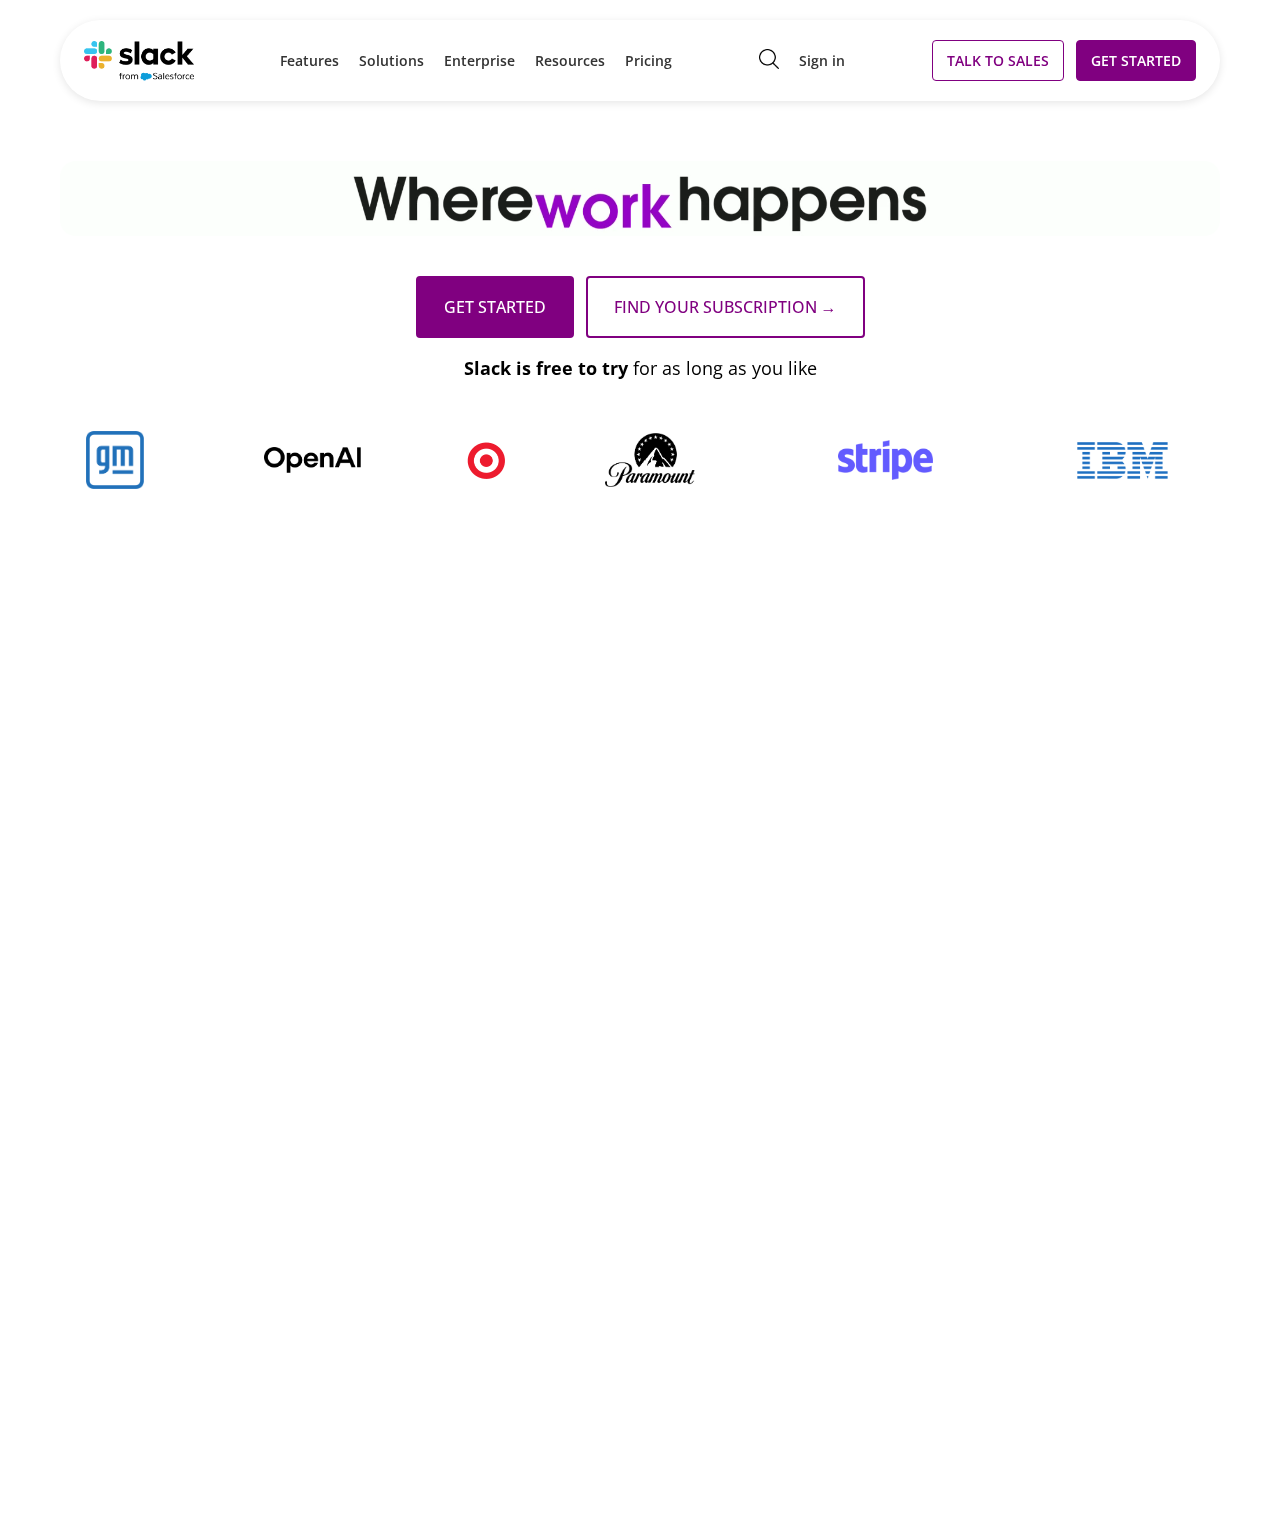
==== index.html @ 2ee23e9a "Add files via upload" ====
<!DOCTYPE html>
<html lang="en">
<head>
  <meta charset="UTF-8" />
  <meta name="viewport" content="width=device-width, initial-scale=1.0" />
  <title>Slack NavBar</title>
  <link href="https://fonts.googleapis.com/css2?family=Open+Sans:wght@400;500;700&display=swap" rel="stylesheet">
  <link rel="stylesheet" href="style.css">
</head>
<body>
 <div class="centered-container">
  <header>
    <nav>

      <div class="logo-section">
        <img src="slack-logo.png" alt="Slack Logo" />
      </div>

      <div class="nav-links">
        <a href="#">Features</a>
        <a href="#">Solutions</a>
        <a href="#">Enterprise</a>
        <a href="#">Resources</a>
        <a href="#">Pricing</a>
      </div>

      <div class="search-sign">
        <a href="#"><img src="search-interface-symbol.png" alt="Search" /></a>
        <a href="#">Sign in</a>
      </div>

      <div class="auth-buttons">
        <a href="#" class="talk-btn">TALK TO SALES</a>
        <a href="#" class="start-btn">GET STARTED</a>
      </div>
    </nav>
  </header>

  <div class="moto-video-loop">
    <video src="hp-headline.en-GB@2x.mp4" loop autoplay muted playsinline></video>
  </div>

  <div class="mid-buttons">
    <a href="#" class="start-btn">GET STARTED</a>
    <a href="#" class="talk-btn">FIND YOUR SUBSCRIPTION →</a>
  </div>
  <center><p><strong>Slack is free to try</strong> for as long as you like</p></center>
  <table class="companies">
    <th><img src="logo-gm-small@2x.png" alt=""></th>
    <th><img src="logo-openai-small@2x.png" alt=""></th>
    <th><img src="logo-target-small@2x.png" alt=""></th>
    <th><img src="logo-paramount-small@2x.png" alt=""></th>
    <th><img src="logo-stripe-small@2x.png" alt=""></th>
    <th><img src="logo-ibm-small@2x.png" alt=""></th>
  </table>
</div> 
<div id="padding-div"></div>
</body>
</html>
---- style.css ----
body {
  margin: 0;
  padding: 0;
  font-family: "Open Sans", sans-serif;
  background-color: white;
}

.centered-container {
  max-width: 1200px;
  margin: 0 auto;
  padding: 0 20px;
}

p{
  font-size: 18px;
}

header {
  max-width: 1200px;
  margin: 0 auto;
  padding: 20px;
}

nav {
  border-radius: 50px;
  display: flex;
  justify-content: space-between;
  align-items: center;
  padding: 20px 24px;
  background-color: white;
  box-shadow: 0 2px 8px rgba(0, 0, 0, 0.1);
  flex-wrap: wrap;
}

.logo-section {
  display: flex;
  align-items: center;
  gap: 10px;
}

.logo-section img {
  height: 40px;
}

.nav-links {
  display: flex;
  gap: 20px;
}

.nav-links a {
  text-decoration: none;
  color: #333;
  font-weight: 600;
  font-size: 14px;
}

.nav-links a:hover {
  color: purple;
}

.search-sign {
  display: flex;
  align-items: center;
  gap: 20px;
}

.search-sign img {
  height: 20px;
}

.search-sign a {
  text-decoration: none;
  color: #333;
  font-weight: 600;
  font-size: 14px;
}

.search-sign a:hover {
  color: purple;
}

.auth-buttons {
  display: flex;
  gap: 12px;
}

.auth-buttons a {
  padding: 10px 14px;
  text-decoration: none;
  font-size: 14px;
  font-weight: 600;
  border-radius: 4px;
  border: 1px solid purple;
  transition: background-color 0.3s ease;
}

.talk-btn {
  color: purple;
  background-color: white;
}

.talk-btn:hover {
  background-color: #f3e8ff;
}

.start-btn {
  background-color: purple;
  color: white;
}

.start-btn:hover {
  background-color: #6a0dad;
}

.moto-video-loop {
  max-width: 1200px;
  margin: 40px auto;
  padding: 0 20px;
}

.moto-video-loop video {
  width: 100%;
  height: 15%;
  display: block;
  border-radius: 16px;
}

.mid-buttons{
  align-items: center;
  display: flex;
  gap: 12px;
  justify-content: center;
}

.mid-buttons a{
  padding: 18px 26px;
  text-decoration: none;
  font-size: 16px;
  font-weight: 500;
  border-radius: 4px;
  border: 2px solid purple;
  transition: background-color 0.3s ease; 
}
.companies table{
  height: auto;
  width: 100%;
}


.companies img{
  justify-content: center;
  height: auto;
  width: 40%;
  padding: 30px 20px;
}

#padding-div{
  padding-bottom: 1000px;
}
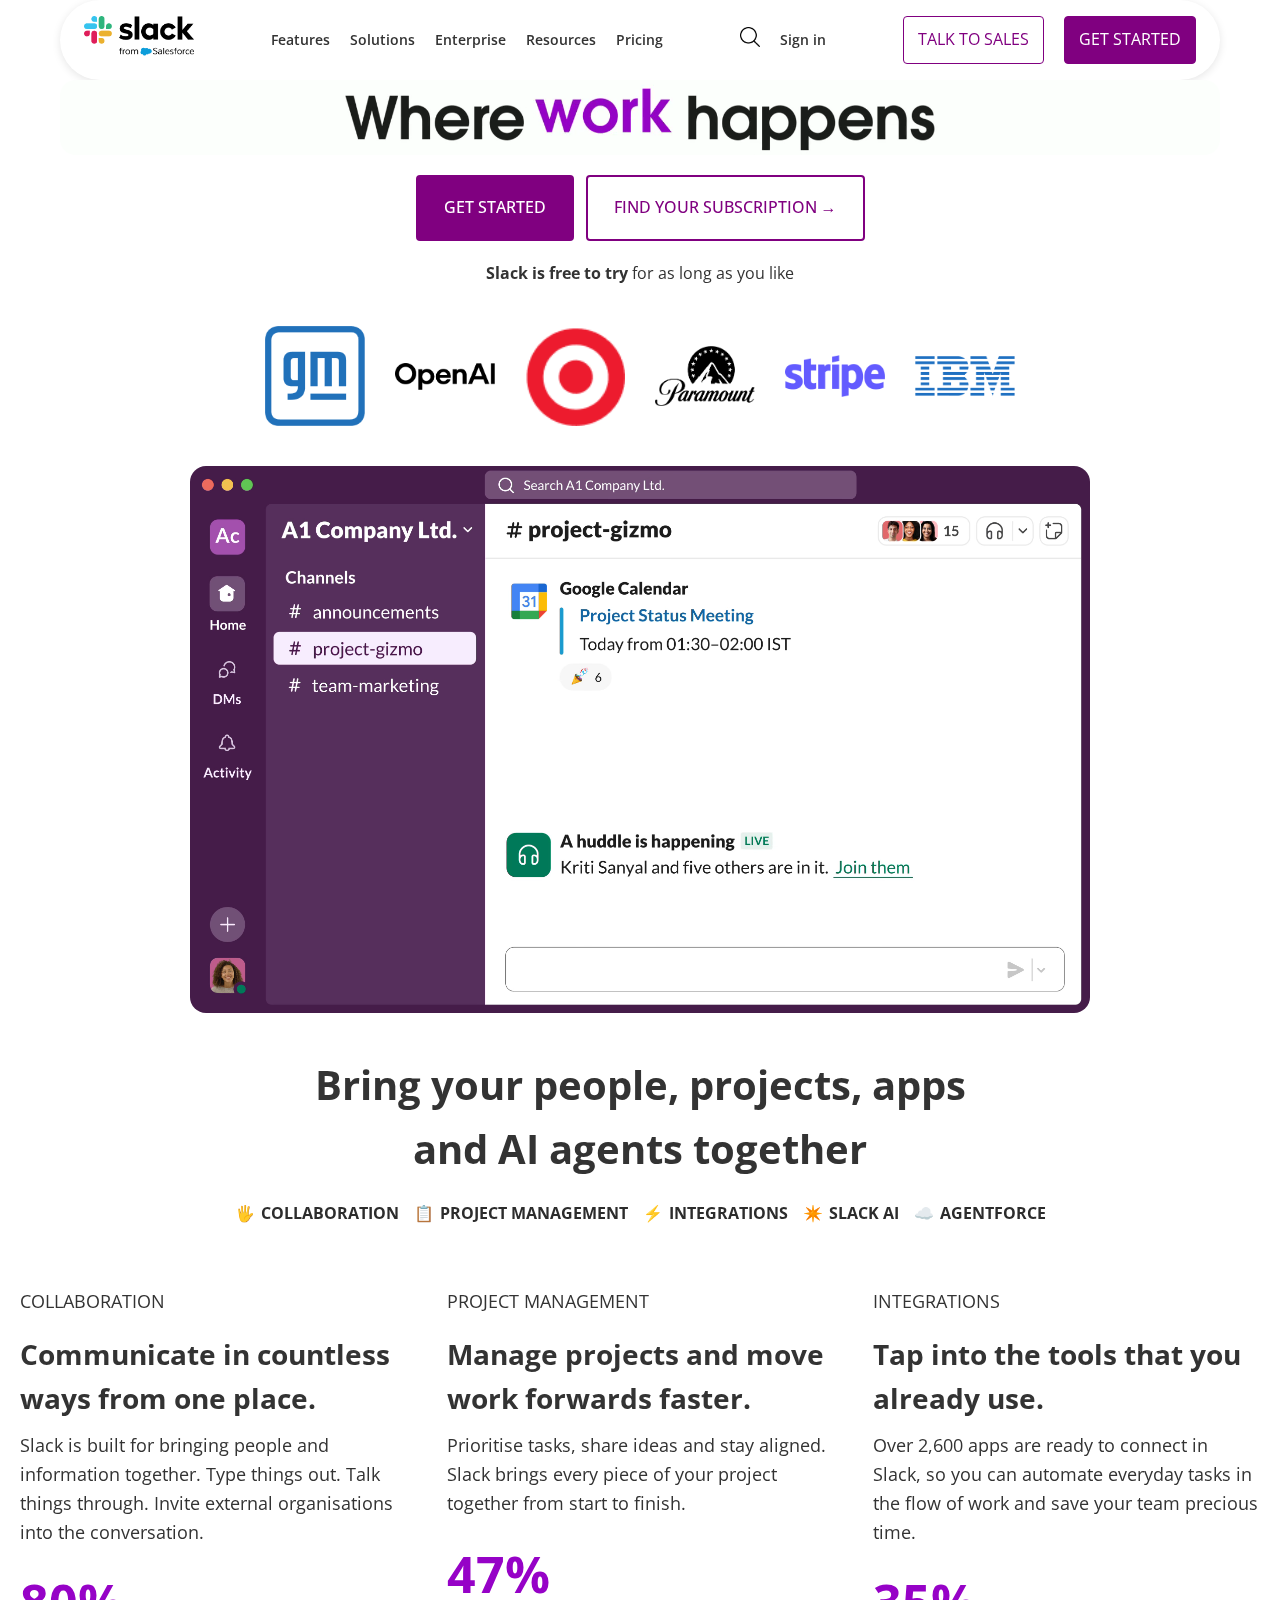
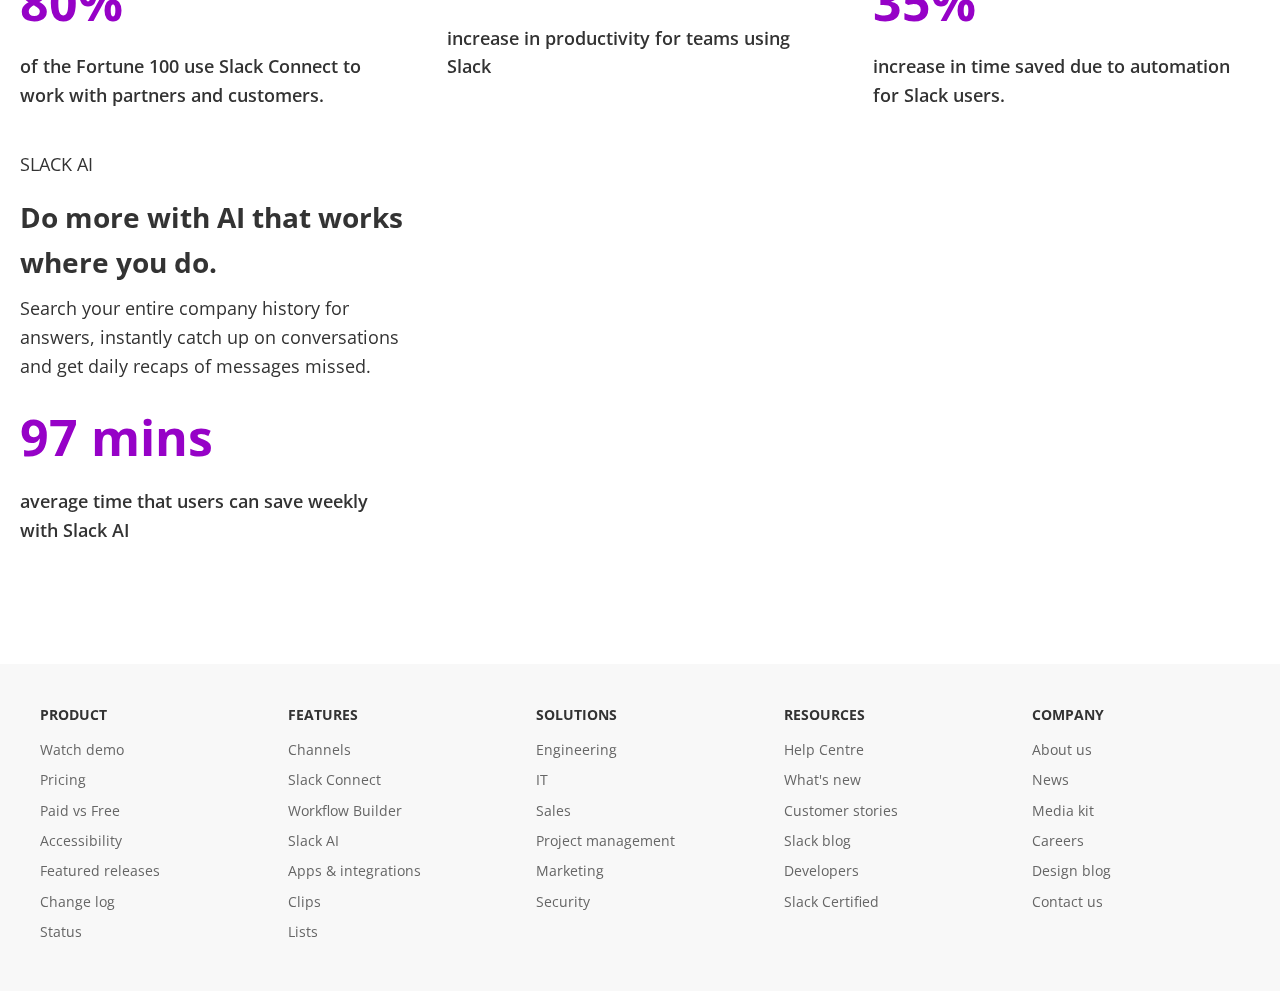
==== commit ad67d07f: "Add files via upload" ====
--- a/index.html
+++ b/index.html
@@ -3,57 +3,154 @@
 <head>
   <meta charset="UTF-8" />
   <meta name="viewport" content="width=device-width, initial-scale=1.0" />
-  <title>Slack NavBar</title>
+  <title>Slack</title>
   <link href="https://fonts.googleapis.com/css2?family=Open+Sans:wght@400;500;700&display=swap" rel="stylesheet">
   <link rel="stylesheet" href="style.css">
 </head>
 <body>
- <div class="centered-container">
-  <header>
-    <nav>
+  <div class="centered-container">
+    <header>
+      <nav>
+        <div class="logo-section">
+          <img src="slack-logo.png" alt="Slack Logo">
+        </div>
+        <div class="nav-links">
+          <a href="#">Features</a>
+          <a href="#">Solutions</a>
+          <a href="#">Enterprise</a>
+          <a href="#">Resources</a>
+          <a href="#">Pricing</a>
+        </div>
+        <div class="search-sign">
+          <a href="#"><img src="search-interface-symbol.png" alt="Search" height="20"></a>
+          <a href="#">Sign in</a>
+        </div>
+        <div class="auth-buttons">
+          <a href="#" class="talk-btn">TALK TO SALES</a>
+          <a href="#" class="start-btn">GET STARTED</a>
+        </div>
+      </nav>
+    </header>
 
-      <div class="logo-section">
-        <img src="slack-logo.png" alt="Slack Logo" />
-      </div>
+    <div class="moto-video-loop">
+      <video src="hp-headline.en-GB@2x.mp4" autoplay muted loop playsinline></video>
+    </div>
 
-      <div class="nav-links">
-        <a href="#">Features</a>
-        <a href="#">Solutions</a>
-        <a href="#">Enterprise</a>
-        <a href="#">Resources</a>
-        <a href="#">Pricing</a>
-      </div>
+    <div class="mid-buttons">
+      <a href="#" class="start-btn">GET STARTED</a>
+      <a href="#" class="talk-btn">FIND YOUR SUBSCRIPTION →</a>
+    </div>
 
-      <div class="search-sign">
-        <a href="#"><img src="search-interface-symbol.png" alt="Search" /></a>
-        <a href="#">Sign in</a>
-      </div>
+    <p style="text-align:center;"><strong>Slack is free to try</strong> for as long as you like</p>
 
-      <div class="auth-buttons">
-        <a href="#" class="talk-btn">TALK TO SALES</a>
-        <a href="#" class="start-btn">GET STARTED</a>
-      </div>
-    </nav>
-  </header>
-
-  <div class="moto-video-loop">
-    <video src="hp-headline.en-GB@2x.mp4" loop autoplay muted playsinline></video>
+    <div class="companies">
+      <img src="logo-gm-small@2x.png" alt="GM">
+      <img src="logo-openai-small@2x.png" alt="OpenAI">
+      <img src="logo-target-small@2x.png" alt="Target">
+      <img src="logo-paramount-small@2x.png" alt="Paramount">
+      <img src="logo-stripe-small@2x.png" alt="Stripe">
+      <img src="logo-ibm-small@2x.png" alt="IBM">
+    </div>
   </div>
 
-  <div class="mid-buttons">
-    <a href="#" class="start-btn">GET STARTED</a>
-    <a href="#" class="talk-btn">FIND YOUR SUBSCRIPTION →</a>
+  <div class="usage-video">
+    <video src="webdrive.webm" autoplay muted loop playsinline></video>
   </div>
-  <center><p><strong>Slack is free to try</strong> for as long as you like</p></center>
-  <table class="companies">
-    <th><img src="logo-gm-small@2x.png" alt=""></th>
-    <th><img src="logo-openai-small@2x.png" alt=""></th>
-    <th><img src="logo-target-small@2x.png" alt=""></th>
-    <th><img src="logo-paramount-small@2x.png" alt=""></th>
-    <th><img src="logo-stripe-small@2x.png" alt=""></th>
-    <th><img src="logo-ibm-small@2x.png" alt=""></th>
-  </table>
-</div> 
-<div id="padding-div"></div>
+
+  <h1>Bring your people, projects, apps<br> and AI agents together</h1>
+
+  <div class="tags">
+    <div class="tag">🖐️ <span>COLLABORATION</span></div>
+    <div class="tag">📋 <span>PROJECT MANAGEMENT</span></div>
+    <div class="tag">⚡ <span>INTEGRATIONS</span></div>
+    <div class="tag">✴️ <span>SLACK AI</span></div>
+    <div class="tag">☁️ <span>AGENTFORCE</span></div>
+  </div>
+
+  <div class="tags-explanation">
+    <div class="tags-1">
+      <p>COLLABORATION</p>
+      <h2>Communicate in countless ways from one place.</h2>
+      <p>Slack is built for bringing people and information together. Type things out. Talk things through. Invite external organisations into the conversation.</p>
+      <div class="text-number">80%</div>
+      <div class="text-info">of the Fortune 100 use Slack Connect to work with partners and customers.</div>
+    </div>
+
+    <div class="tags-1">
+      <p>PROJECT MANAGEMENT</p>
+      <h2>Manage projects and move work forwards faster.</h2>
+      <p>Prioritise tasks, share ideas and stay aligned. Slack brings every piece of your project together from start to finish.</p>
+      <div class="text-number">47%</div>
+      <div class="text-info">increase in productivity for teams using Slack</div>
+    </div>
+
+    <div class="tags-1">
+      <p>INTEGRATIONS</p>
+      <h2>Tap into the tools that you already use.</h2>
+      <p>Over 2,600 apps are ready to connect in Slack, so you can automate everyday tasks in the flow of work and save your team precious time.</p>
+      <div class="text-number">35%</div>
+      <div class="text-info">increase in time saved due to automation for Slack users.</div>
+    </div>
+
+    <div class="tags-1">
+      <p>SLACK AI</p>
+      <h2>Do more with AI that works where you do.</h2>
+      <p>Search your entire company history for answers, instantly catch up on conversations and get daily recaps of messages missed.</p>
+      <div class="text-number">97 mins</div>
+      <div class="text-info">average time that users can save weekly with Slack AI</div>
+    </div>
+  </div>
+
+  <footer>
+    <div class="footer-container">
+      <div class="footer-section">
+        <h4>PRODUCT</h4>
+        <a href="#">Watch demo</a>
+        <a href="#">Pricing</a>
+        <a href="#">Paid vs Free</a>
+        <a href="#">Accessibility</a>
+        <a href="#">Featured releases</a>
+        <a href="#">Change log</a>
+        <a href="#">Status</a>
+      </div>
+      <div class="footer-section">
+        <h4>FEATURES</h4>
+        <a href="#">Channels</a>
+        <a href="#">Slack Connect</a>
+        <a href="#">Workflow Builder</a>
+        <a href="#">Slack AI</a>
+        <a href="#">Apps & integrations</a>
+        <a href="#">Clips</a>
+        <a href="#">Lists</a>
+      </div>
+      <div class="footer-section">
+        <h4>SOLUTIONS</h4>
+        <a href="#">Engineering</a>
+        <a href="#">IT</a>
+        <a href="#">Sales</a>
+        <a href="#">Project management</a>
+        <a href="#">Marketing</a>
+        <a href="#">Security</a>
+      </div>
+      <div class="footer-section">
+        <h4>RESOURCES</h4>
+        <a href="#">Help Centre</a>
+        <a href="#">What's new</a>
+        <a href="#">Customer stories</a>
+        <a href="#">Slack blog</a>
+        <a href="#">Developers</a>
+        <a href="#">Slack Certified</a>
+      </div>
+      <div class="footer-section">
+        <h4>COMPANY</h4>
+        <a href="#">About us</a>
+        <a href="#">News</a>
+        <a href="#">Media kit</a>
+        <a href="#">Careers</a>
+        <a href="#">Design blog</a>
+        <a href="#">Contact us</a>
+      </div>
+    </div>
+  </footer>
 </body>
 </html>
--- a/style.css
+++ b/style.css
@@ -1,8 +1,15 @@
-body {
+* {
+  box-sizing: border-box;
   margin: 0;
   padding: 0;
-  font-family: "Open Sans", sans-serif;
-  background-color: white;
+  text-decoration: none;
+}
+
+body {
+  font-family: 'Open Sans', sans-serif;
+  background-color: #fff;
+  color: #333;
+  line-height: 1.6;
 }
 
 .centered-container {
@@ -11,149 +18,193 @@
   padding: 0 20px;
 }
 
-p{
-  font-size: 18px;
-}
-
-header {
+header nav {
+  display: flex;
+  justify-content: space-between;
+  align-items: center;
+  padding: 16px 24px;
+  border-radius: 50px;
+  background: #fff;
+  box-shadow: 0 2px 8px rgba(0, 0, 0, 0.1);
+  flex-wrap: wrap;
+}
+
+.logo-section img {
+  height: 40px;
+}
+
+.nav-links, .search-sign, .auth-buttons {
+  display: flex;
+  gap: 20px;
+  align-items: center;
+}
+
+.nav-links a,
+.search-sign a {
+  text-decoration: none;
+  font-weight: 600;
+  font-size: 14px;
+  color: #333;
+  transition: color 0.3s ease;
+}
+
+.nav-links a:hover,
+.search-sign a:hover {
+  color: purple;
+}
+
+.auth-buttons a {
+  padding: 10px 14px;
+  border-radius: 4px;
+  border: 1px solid purple;
+}
+
+.talk-btn{
+  background: white;
+  color: purple;
+}
+
+.talk-btn:hover {
+  background: #f3e8ff;
+}
+
+.start-btn {
+  background: purple;
+  color: #fff;
+}
+
+.start-btn:hover {
+  background: #6a0dad;
+}
+
+.moto-video-loop video,
+.usage-video video {
+  width: 100%;
+  border-radius: 16px;
+  display: block;
+}
+
+.mid-buttons {
+  display: flex;
+  justify-content: center;
+  gap: 12px;
+  margin: 20px 0;
+}
+
+.mid-buttons a {
+  padding: 18px 26px;
+  border: 2px solid purple;
+  border-radius: 4px;
+  font-size: 16px;
+  font-weight: 500;
+  text-decoration: none;
+  transition: background-color 0.3s ease;
+}
+
+.companies {
+  display: flex;
+  justify-content: center;
+  gap: 30px;
+  flex-wrap: wrap;
+  margin: 40px 0;
+}
+
+.companies img {
+  width: 100px;
+  object-fit: contain;
+}
+
+.usage-video {
+  max-width: 900px;
+  margin: 40px auto;
+}
+
+h1 {
+  text-align: center;
+  font-size: 2.5rem;
+  font-weight: 700;
+  margin: 40px 0 20px;
+}
+
+.tags {
+  display: flex;
+  flex-wrap: wrap;
+  justify-content: center;
+  gap: 15px;
+  font-weight: 500;
+}
+
+.tag {
+  display: flex;
+  align-items: center;
+  gap: 6px;
+  color: #2c2c2c;
+}
+
+.tag span {
+  font-weight: bold;
+}
+
+.tags-explanation {
+  display: grid;
+  grid-template-columns: repeat(auto-fit, minmax(300px, 1fr));
+  gap: 40px;
+  padding: 60px 20px;
+}
+
+.tags-1 h2 {
+  font-size: 1.75rem;
+  margin: 10px 0;
+}
+
+.tags-1 p {
+  font-size: 1.125rem;
+  margin-bottom: 1rem;
+}
+
+.text-number {
+  font-size: 3.125rem;
+  color: #9602c7;
+  font-weight: 700;
+  margin-bottom: 10px;
+}
+
+.text-info {
+  font-size: 1.125rem;
+  font-weight: 600;
+  color: #333;
+}
+
+footer {
+  background: #f8f8f8;
+  padding: 40px 20px;
+  margin-top: 60px;
+  font-size: 14px;
+  color: #666;
+}
+
+.footer-container {
   max-width: 1200px;
   margin: 0 auto;
-  padding: 20px;
-}
-
-nav {
-  border-radius: 50px;
-  display: flex;
-  justify-content: space-between;
-  align-items: center;
-  padding: 20px 24px;
-  background-color: white;
-  box-shadow: 0 2px 8px rgba(0, 0, 0, 0.1);
-  flex-wrap: wrap;
-}
-
-.logo-section {
-  display: flex;
-  align-items: center;
-  gap: 10px;
-}
-
-.logo-section img {
-  height: 40px;
-}
-
-.nav-links {
-  display: flex;
-  gap: 20px;
-}
-
-.nav-links a {
-  text-decoration: none;
-  color: #333;
-  font-weight: 600;
-  font-size: 14px;
-}
-
-.nav-links a:hover {
+  display: grid;
+  grid-template-columns: repeat(auto-fit, minmax(150px, 1fr));
+  gap: 40px;
+}
+
+.footer-section h4 {
+  margin-bottom: 12px;
+  font-weight: 700;
+  color: #333;
+}
+
+.footer-section a {
+  display: block;
+  text-decoration: none;
+  color: #666;
+  margin-bottom: 8px;
+  transition: color 0.3s;
+}
+
+.footer-section a:hover {
   color: purple;
-}
-
-.search-sign {
-  display: flex;
-  align-items: center;
-  gap: 20px;
-}
-
-.search-sign img {
-  height: 20px;
-}
-
-.search-sign a {
-  text-decoration: none;
-  color: #333;
-  font-weight: 600;
-  font-size: 14px;
-}
-
-.search-sign a:hover {
-  color: purple;
-}
-
-.auth-buttons {
-  display: flex;
-  gap: 12px;
-}
-
-.auth-buttons a {
-  padding: 10px 14px;
-  text-decoration: none;
-  font-size: 14px;
-  font-weight: 600;
-  border-radius: 4px;
-  border: 1px solid purple;
-  transition: background-color 0.3s ease;
-}
-
-.talk-btn {
-  color: purple;
-  background-color: white;
-}
-
-.talk-btn:hover {
-  background-color: #f3e8ff;
-}
-
-.start-btn {
-  background-color: purple;
-  color: white;
-}
-
-.start-btn:hover {
-  background-color: #6a0dad;
-}
-
-.moto-video-loop {
-  max-width: 1200px;
-  margin: 40px auto;
-  padding: 0 20px;
-}
-
-.moto-video-loop video {
-  width: 100%;
-  height: 15%;
-  display: block;
-  border-radius: 16px;
-}
-
-.mid-buttons{
-  align-items: center;
-  display: flex;
-  gap: 12px;
-  justify-content: center;
-}
-
-.mid-buttons a{
-  padding: 18px 26px;
-  text-decoration: none;
-  font-size: 16px;
-  font-weight: 500;
-  border-radius: 4px;
-  border: 2px solid purple;
-  transition: background-color 0.3s ease; 
-}
-.companies table{
-  height: auto;
-  width: 100%;
-}
-
-
-.companies img{
-  justify-content: center;
-  height: auto;
-  width: 40%;
-  padding: 30px 20px;
-}
-
-#padding-div{
-  padding-bottom: 1000px;
 }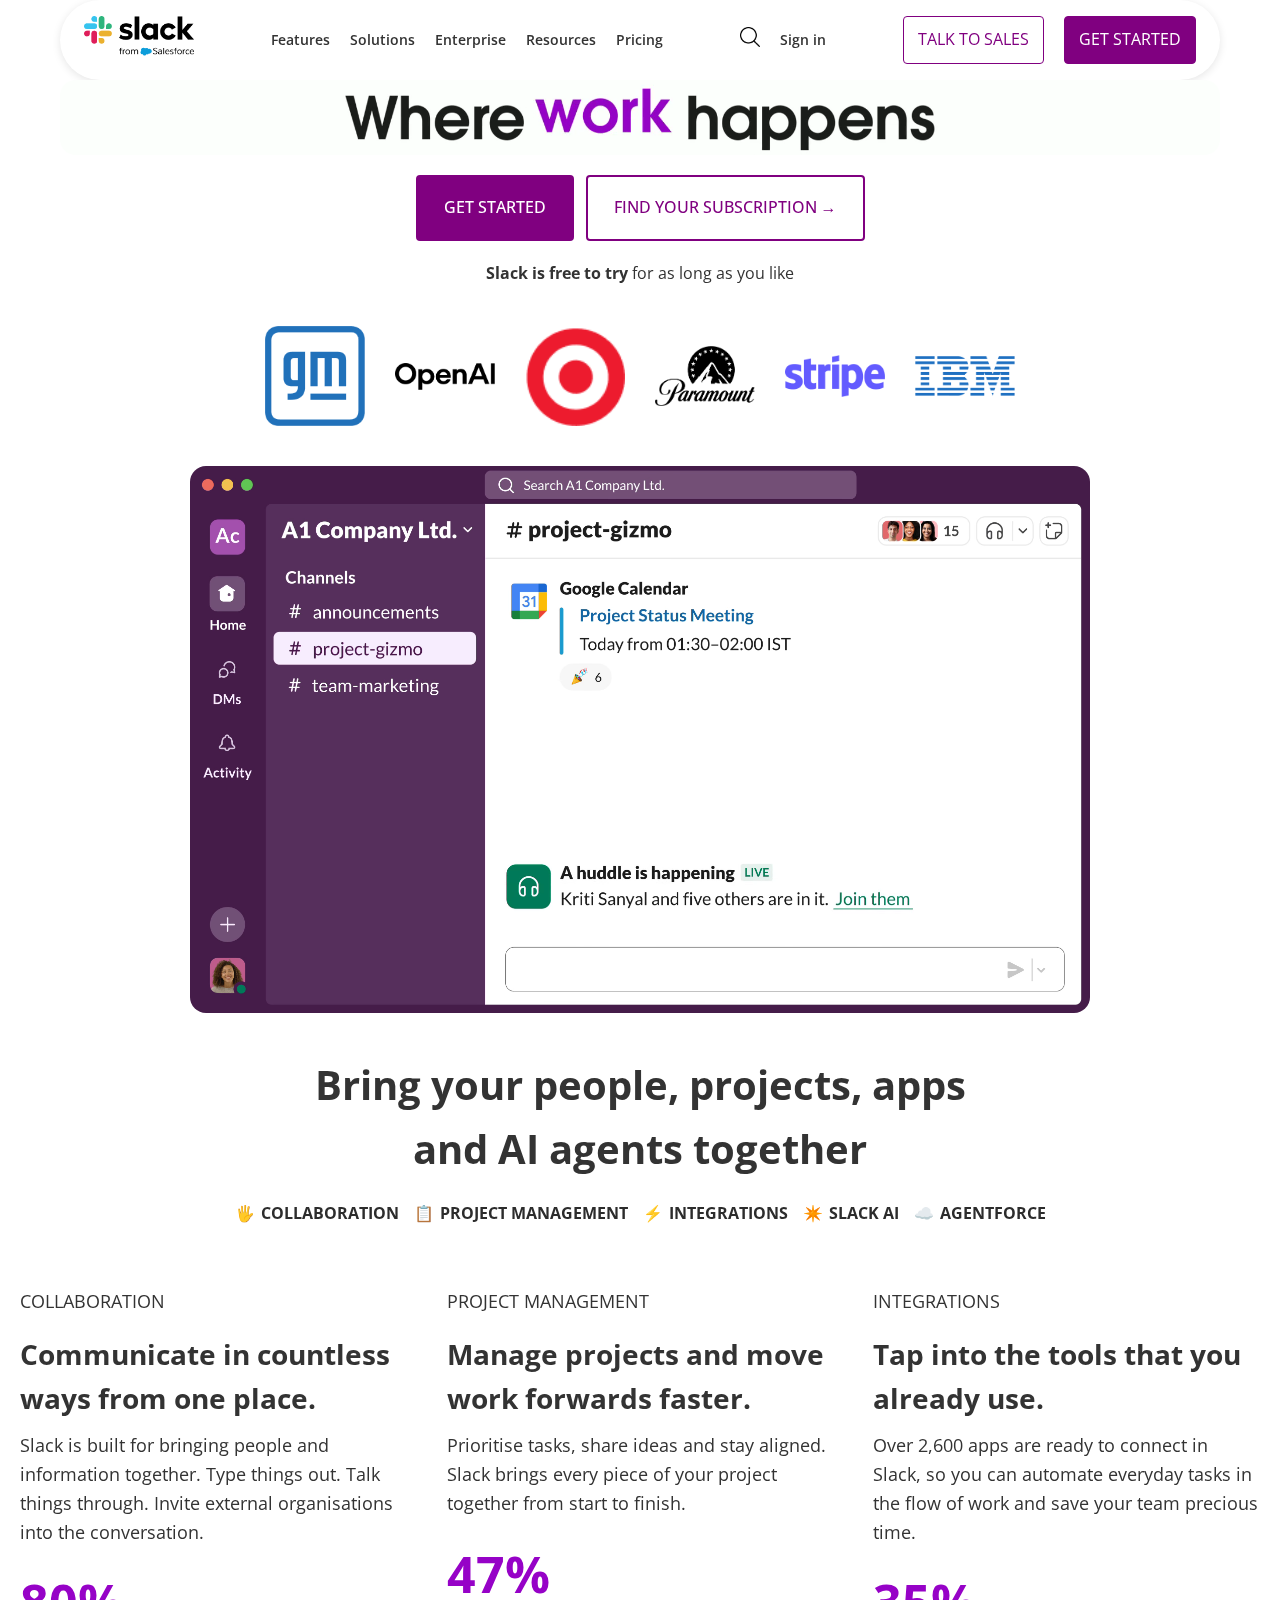
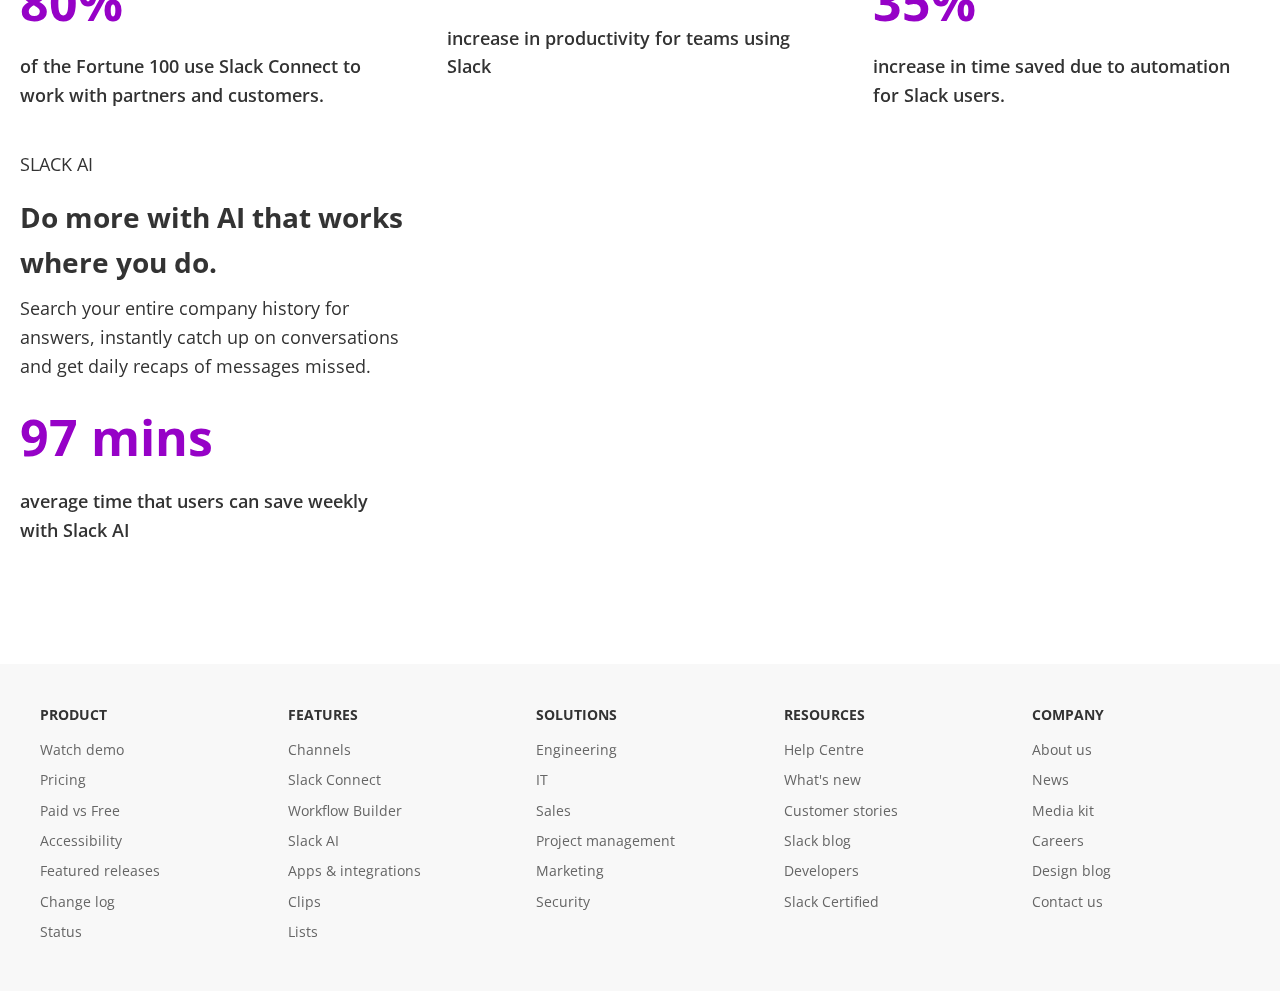
==== commit f6550c78: "Final commit" ====
--- a/index.html
+++ b/index.html
@@ -26,8 +26,8 @@
           <a href="#">Sign in</a>
         </div>
         <div class="auth-buttons">
-          <a href="#" class="talk-btn">TALK TO SALES</a>
-          <a href="#" class="start-btn">GET STARTED</a>
+          <a href="contact-sales.html" class="talk-btn">TALK TO SALES</a>
+          <a href="get-started.html" class="start-btn">GET STARTED</a>
         </div>
       </nav>
     </header>
@@ -37,8 +37,8 @@
     </div>
 
     <div class="mid-buttons">
-      <a href="#" class="start-btn">GET STARTED</a>
-      <a href="#" class="talk-btn">FIND YOUR SUBSCRIPTION →</a>
+      <a href="get-started.html" class="start-btn">GET STARTED</a>
+      <a href="subscriptions.html" class="talk-btn">FIND YOUR SUBSCRIPTION →</a>
     </div>
 
     <p style="text-align:center;"><strong>Slack is free to try</strong> for as long as you like</p>
